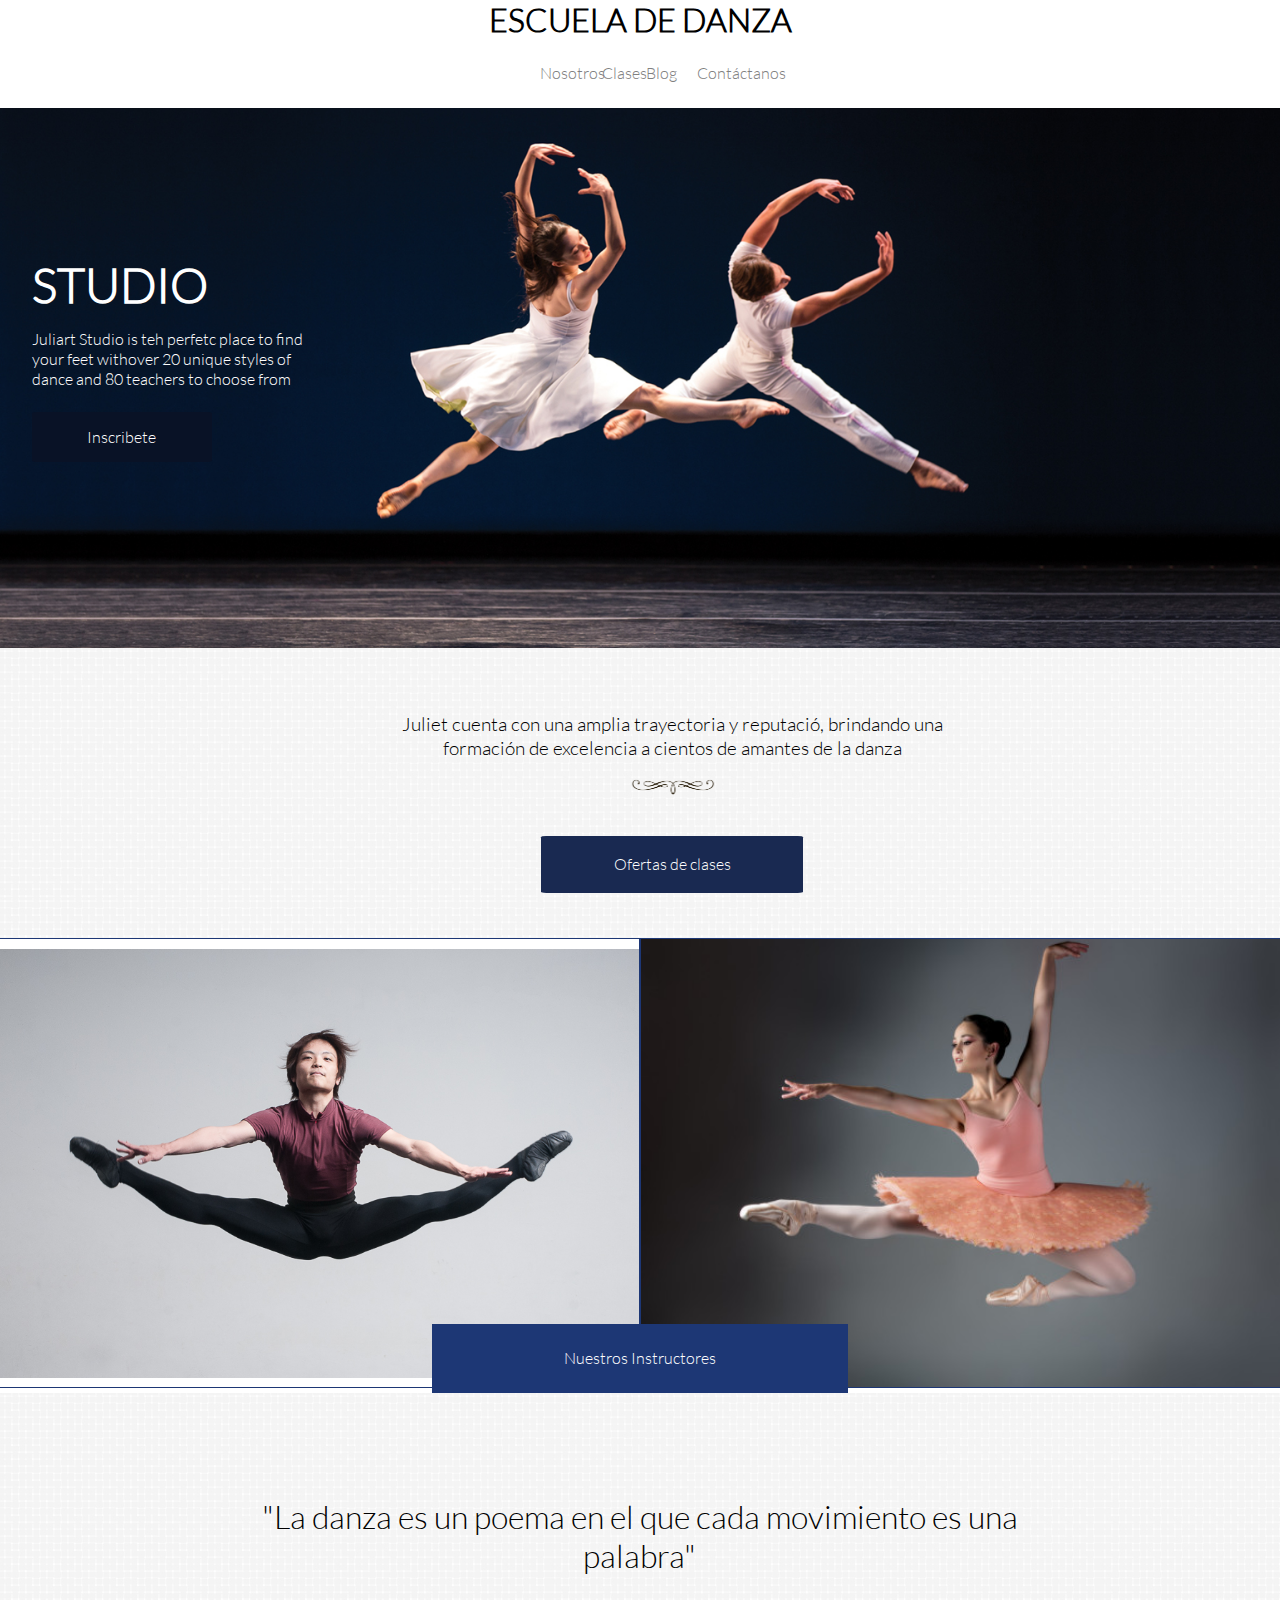
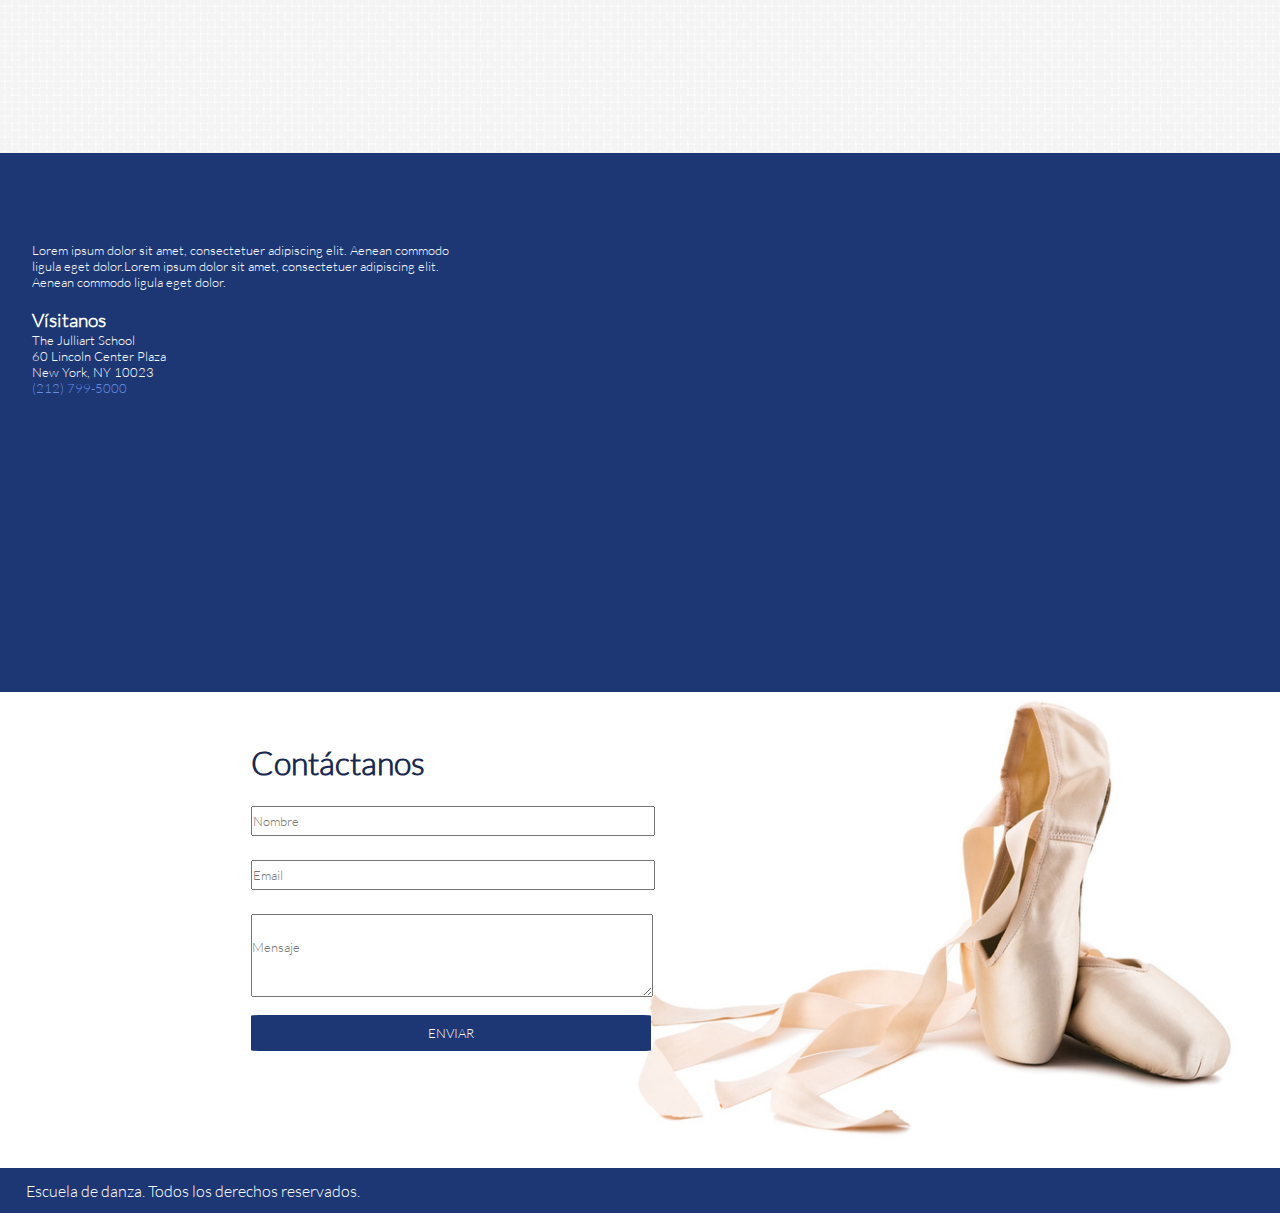
==== index.html @ c59e4b24 "subiendo danza arte" ====
<!DOCTYPE html>
<html>
<head>
	<meta charset="UTF-8">
	<title>Escuela de Danza</title>
	<link rel='stylesheet' type='text/css' href='http://fonts.googleapis.com/css?family=Montserrat:400,700'>
	<link rel="stylesheet" type="text/css" href="css/flexboxgrid.css">
	<link rel="stylesheet" type="text/css" href="css/utilities.css">
	<link rel="stylesheet" type="text/css" href="css/common.css">
	<link rel="stylesheet" type="text/css" href="css/main.css">
</head>
<body>
	<header>											<!-- ACÁ COMIENZA EL HEADER-->
		<div class="container">
			<div class="row  center-xs">
				<div class="col-xs-12">
					<h1>ESCUELA DE DANZA</h1>
				</div>	
			</div>
			<div class="row center-xs">
				<div class="col-xs-12">
					<nav>
						<ul>
							<li><a href="#">Nosotros</a></li>
							<li><a href="#">Clases</a></li>
							<li><a href="#">Blog</a></li>
							<li><a href="#">Contáctanos</a></li>
						</ul>
					</nav>
				</div>	
			</div>
		</div>
	</header>
	<section class="banner">                             <!-- ACÁ COMIENZA LA SECCION BANNER-->
		<div class="container">
			<div class="row">
				<div class="col-xs-3 llamado ">
					<h1>STUDIO</h1>
					<p>Juliart Studio is teh perfetc place to find your feet withover 20 unique styles of dance and 80 teachers to choose from</p>
					<a href="#" class="inscribete">Inscribete</a>
				</div>
			</div>
		</div>
	</section>
	<section class="juliart">                          <!-- ACÁ COMIENZA LA SECCION JULIART-->
		<div class="container">
			<div class="row center-xs">
				<div class="col-xs-6">
					<p>Juliet cuenta con una amplia trayectoria y reputació, brindando una formación de excelencia a cientos de amantes de la danza</p>
				</div>
			</div>
			<div class="row center-xs">
				<div class="col-xs-9">
					<img src="img/decoration_1.png">
				</div>
			</div>
			<div class="row center-xs">
				<div class="col-xs-9">
					<a href="#">Ofertas de clases</a>
				</div>
			</div>
		</div>	
	</section>
	<section class="instructores">							<!-- ACÁ COMIENZA LA SECCION INSTRUCTORES-->
			<div class="row between-xs">
				<div class="col-xs-6 profe1"></div>
				<div class="col-xs-6 profe2"></div>
			</div>
			<div class="row center-xs">
				<div class="col-xs-4 docentes">
					<p>Nuestros Instructores</p>
				</div>
			</div>
	</section>
	<section class="danza">
		<div class="container">
			<div class="row center-xs">
				<div class="col-xs-8">
					<p>"La danza es un poema en el que cada movimiento es una palabra"</p>
				</div>
			</div>
		</div>
	</section>
	<section class="ubicacion">						<!-- ACÁ COMIENZA LA SECCION UBICACIÓN-->
		<div class="container">
			<div class="row">
				 <div class="col-xs-6">
				    <div class="row direccion">
						<div class="col-xs-9">
							<p>Lorem ipsum dolor sit amet, consectetuer adipiscing elit. Aenean commodo ligula eget dolor.Lorem ipsum dolor sit amet, consectetuer adipiscing elit. Aenean commodo ligula eget dolor.</p>
						</div>
					</div>
					<div class="row visitanos">
						<div class="col-xs-3">
							<h3>Vísitanos</h3>
							<p>The Julliart School</p>
							<p>60 Lincoln Center Plaza</p>
							<p>New York, NY 10023</p>
							<p class="fono">(212) 799-5000</p>
						</div>
					</div>
				  </div>
				
				  <div class="col-xs-4">
						<div class="mapa">
							<iframe src="https://www.google.com/maps/embed?pb=!1m18!1m12!1m3!1d3330.161060789332!2d-70.64389858471264!3d-33.419045080782865!2m3!1f0!2f0!3f0!3m2!1i1024!2i768!4f13.1!3m3!1m2!1s0x9662c5ebb0c7357f%3A0x20feb28c0d7e35ee!2sPuma+1180%2C+Recoleta%2C+Regi%C3%B3n+Metropolitana!5e0!3m2!1ses!2scl!4v1473465689415" width="500" height="300" frameborder="0" style="border:0" allowfullscreen></iframe>
						</div>
				  </div>
			</div>
		</div>
	</section>	
	<section class="contacto">									<!-- ACÁ COMIENZA LA SECCION CONTACTO-->
		<div class="container">
			<div class="row contactenos col-xs-offset-2">
				<div class="col-xs-6 form">
					<h1>Contáctanos</h1>
					<form class="campos">
						<p><input name="name" type="text"  placeholder="Nombre" id="nombre"/></p>
						
						<p><input name="email" type="text"  placeholder="Email"/></p>
						
						<p><textarea name="text" placeholder="Mensaje"></textarea></p>
						
						<input type="submit" value="ENVIAR" id="btn-enviar"/>
						</div>
					</form>
				</div>
			</div>
		</div>
	</section>
	<footer>        												<!-- ACÁ COMIENZA EL FOOTER-->
		<div class="row start-xs">
			<div class="col-xs-12">
			<p>Escuela de danza. Todos los derechos reservados.</p>
				
			</div>
		</div>
	</footer>

</body>
</html>
---- css/flexboxgrid.css ----
.container-fluid,
.container {
  margin-right: auto;
  margin-left: auto;
}

.container-fluid {
  padding-right: 2rem;
  padding-left: 2rem;
}

.row {
  box-sizing: border-box;
  display: -webkit-box;
  display: -ms-flexbox;
  display: flex;
  -webkit-box-flex: 0;
  -ms-flex: 0 1 auto;
  flex: 0 1 auto;
  -webkit-box-orient: horizontal;
  -webkit-box-direction: normal;
  -ms-flex-direction: row;
  flex-direction: row;
  -ms-flex-wrap: wrap;
  flex-wrap: wrap;
  margin-right: -0.5rem;
  margin-left: -0.5rem;
}

.row.reverse {
  -webkit-box-orient: horizontal;
  -webkit-box-direction: reverse;
  -ms-flex-direction: row-reverse;
  flex-direction: row-reverse;
}

.col.reverse {
  -webkit-box-orient: vertical;
  -webkit-box-direction: reverse;
  -ms-flex-direction: column-reverse;
  flex-direction: column-reverse;
}

.col-xs,
.col-xs-1,
.col-xs-2,
.col-xs-3,
.col-xs-4,
.col-xs-5,
.col-xs-6,
.col-xs-7,
.col-xs-8,
.col-xs-9,
.col-xs-10,
.col-xs-11,
.col-xs-12,
.col-xs-offset-0,
.col-xs-offset-1,
.col-xs-offset-2,
.col-xs-offset-3,
.col-xs-offset-4,
.col-xs-offset-5,
.col-xs-offset-6,
.col-xs-offset-7,
.col-xs-offset-8,
.col-xs-offset-9,
.col-xs-offset-10,
.col-xs-offset-11,
.col-xs-offset-12 {
  box-sizing: border-box;
  -webkit-box-flex: 0;
  -ms-flex: 0 0 auto;
  flex: 0 0 auto;
  padding-right: 0.5rem;
  padding-left: 0.5rem;
}

.col-xs {
  -webkit-box-flex: 1;
  -ms-flex-positive: 1;
  flex-grow: 1;
  -ms-flex-preferred-size: 0;
  flex-basis: 0;
  max-width: 100%;
}

.col-xs-1 {
  -ms-flex-preferred-size: 8.33333333%;
  flex-basis: 8.33333333%;
  max-width: 8.33333333%;
}

.col-xs-2 {
  -ms-flex-preferred-size: 16.66666667%;
  flex-basis: 16.66666667%;
  max-width: 16.66666667%;
}

.col-xs-3 {
  -ms-flex-preferred-size: 25%;
  flex-basis: 25%;
  max-width: 25%;
}

.col-xs-4 {
  -ms-flex-preferred-size: 33.33333333%;
  flex-basis: 33.33333333%;
  max-width: 33.33333333%;
}

.col-xs-5 {
  -ms-flex-preferred-size: 41.66666667%;
  flex-basis: 41.66666667%;
  max-width: 41.66666667%;
}

.col-xs-6 {
  -ms-flex-preferred-size: 50%;
  flex-basis: 50%;
  max-width: 50%;
}

.col-xs-7 {
  -ms-flex-preferred-size: 58.33333333%;
  flex-basis: 58.33333333%;
  max-width: 58.33333333%;
}

.col-xs-8 {
  -ms-flex-preferred-size: 66.66666667%;
  flex-basis: 66.66666667%;
  max-width: 66.66666667%;
}

.col-xs-9 {
  -ms-flex-preferred-size: 75%;
  flex-basis: 75%;
  max-width: 75%;
}

.col-xs-10 {
  -ms-flex-preferred-size: 83.33333333%;
  flex-basis: 83.33333333%;
  max-width: 83.33333333%;
}

.col-xs-11 {
  -ms-flex-preferred-size: 91.66666667%;
  flex-basis: 91.66666667%;
  max-width: 91.66666667%;
}

.col-xs-12 {
  -ms-flex-preferred-size: 100%;
  flex-basis: 100%;
  max-width: 100%;
}

.col-xs-offset-0 {
  margin-left: 0;
}

.col-xs-offset-1 {
  margin-left: 8.33333333%;
}

.col-xs-offset-2 {
  margin-left: 16.66666667%;
}

.col-xs-offset-3 {
  margin-left: 25%;
}

.col-xs-offset-4 {
  margin-left: 33.33333333%;
}

.col-xs-offset-5 {
  margin-left: 41.66666667%;
}

.col-xs-offset-6 {
  margin-left: 50%;
}

.col-xs-offset-7 {
  margin-left: 58.33333333%;
}

.col-xs-offset-8 {
  margin-left: 66.66666667%;
}

.col-xs-offset-9 {
  margin-left: 75%;
}

.col-xs-offset-10 {
  margin-left: 83.33333333%;
}

.col-xs-offset-11 {
  margin-left: 91.66666667%;
}

.start-xs {
  -webkit-box-pack: start;
  -ms-flex-pack: start;
  justify-content: flex-start;
  text-align: start;
}

.center-xs {
  -webkit-box-pack: center;
  -ms-flex-pack: center;
  justify-content: center;
  text-align: center;
}

.end-xs {
  -webkit-box-pack: end;
  -ms-flex-pack: end;
  justify-content: flex-end;
  text-align: end;
}

.top-xs {
  -webkit-box-align: start;
  -ms-flex-align: start;
  align-items: flex-start;
}

.middle-xs {
  -webkit-box-align: center;
  -ms-flex-align: center;
  align-items: center;
}

.bottom-xs {
  -webkit-box-align: end;
  -ms-flex-align: end;
  align-items: flex-end;
}

.around-xs {
  -ms-flex-pack: distribute;
  justify-content: space-around;
}

.between-xs {
  -webkit-box-pack: justify;
  -ms-flex-pack: justify;
  justify-content: space-between;
}

.first-xs {
  -webkit-box-ordinal-group: 0;
  -ms-flex-order: -1;
  order: -1;
}

.last-xs {
  -webkit-box-ordinal-group: 2;
  -ms-flex-order: 1;
  order: 1;
}

@media only screen and (min-width: 48em) {
  .container {
    width: 49rem;
  }

  .col-sm,
  .col-sm-1,
  .col-sm-2,
  .col-sm-3,
  .col-sm-4,
  .col-sm-5,
  .col-sm-6,
  .col-sm-7,
  .col-sm-8,
  .col-sm-9,
  .col-sm-10,
  .col-sm-11,
  .col-sm-12,
  .col-sm-offset-0,
  .col-sm-offset-1,
  .col-sm-offset-2,
  .col-sm-offset-3,
  .col-sm-offset-4,
  .col-sm-offset-5,
  .col-sm-offset-6,
  .col-sm-offset-7,
  .col-sm-offset-8,
  .col-sm-offset-9,
  .col-sm-offset-10,
  .col-sm-offset-11,
  .col-sm-offset-12 {
    box-sizing: border-box;
    -webkit-box-flex: 0;
    -ms-flex: 0 0 auto;
    flex: 0 0 auto;
    padding-right: 0.5rem;
    padding-left: 0.5rem;
  }

  .col-sm {
    -webkit-box-flex: 1;
    -ms-flex-positive: 1;
    flex-grow: 1;
    -ms-flex-preferred-size: 0;
    flex-basis: 0;
    max-width: 100%;
  }

  .col-sm-1 {
    -ms-flex-preferred-size: 8.33333333%;
    flex-basis: 8.33333333%;
    max-width: 8.33333333%;
  }

  .col-sm-2 {
    -ms-flex-preferred-size: 16.66666667%;
    flex-basis: 16.66666667%;
    max-width: 16.66666667%;
  }

  .col-sm-3 {
    -ms-flex-preferred-size: 25%;
    flex-basis: 25%;
    max-width: 25%;
  }

  .col-sm-4 {
    -ms-flex-preferred-size: 33.33333333%;
    flex-basis: 33.33333333%;
    max-width: 33.33333333%;
  }

  .col-sm-5 {
    -ms-flex-preferred-size: 41.66666667%;
    flex-basis: 41.66666667%;
    max-width: 41.66666667%;
  }

  .col-sm-6 {
    -ms-flex-preferred-size: 50%;
    flex-basis: 50%;
    max-width: 50%;
  }

  .col-sm-7 {
    -ms-flex-preferred-size: 58.33333333%;
    flex-basis: 58.33333333%;
    max-width: 58.33333333%;
  }

  .col-sm-8 {
    -ms-flex-preferred-size: 66.66666667%;
    flex-basis: 66.66666667%;
    max-width: 66.66666667%;
  }

  .col-sm-9 {
    -ms-flex-preferred-size: 75%;
    flex-basis: 75%;
    max-width: 75%;
  }

  .col-sm-10 {
    -ms-flex-preferred-size: 83.33333333%;
    flex-basis: 83.33333333%;
    max-width: 83.33333333%;
  }

  .col-sm-11 {
    -ms-flex-preferred-size: 91.66666667%;
    flex-basis: 91.66666667%;
    max-width: 91.66666667%;
  }

  .col-sm-12 {
    -ms-flex-preferred-size: 100%;
    flex-basis: 100%;
    max-width: 100%;
  }

  .col-sm-offset-0 {
    margin-left: 0;
  }

  .col-sm-offset-1 {
    margin-left: 8.33333333%;
  }

  .col-sm-offset-2 {
    margin-left: 16.66666667%;
  }

  .col-sm-offset-3 {
    margin-left: 25%;
  }

  .col-sm-offset-4 {
    margin-left: 33.33333333%;
  }

  .col-sm-offset-5 {
    margin-left: 41.66666667%;
  }

  .col-sm-offset-6 {
    margin-left: 50%;
  }

  .col-sm-offset-7 {
    margin-left: 58.33333333%;
  }

  .col-sm-offset-8 {
    margin-left: 66.66666667%;
  }

  .col-sm-offset-9 {
    margin-left: 75%;
  }

  .col-sm-offset-10 {
    margin-left: 83.33333333%;
  }

  .col-sm-offset-11 {
    margin-left: 91.66666667%;
  }

  .start-sm {
    -webkit-box-pack: start;
    -ms-flex-pack: start;
    justify-content: flex-start;
    text-align: start;
  }

  .center-sm {
    -webkit-box-pack: center;
    -ms-flex-pack: center;
    justify-content: center;
    text-align: center;
  }

  .end-sm {
    -webkit-box-pack: end;
    -ms-flex-pack: end;
    justify-content: flex-end;
    text-align: end;
  }

  .top-sm {
    -webkit-box-align: start;
    -ms-flex-align: start;
    align-items: flex-start;
  }

  .middle-sm {
    -webkit-box-align: center;
    -ms-flex-align: center;
    align-items: center;
  }

  .bottom-sm {
    -webkit-box-align: end;
    -ms-flex-align: end;
    align-items: flex-end;
  }

  .around-sm {
    -ms-flex-pack: distribute;
    justify-content: space-around;
  }

  .between-sm {
    -webkit-box-pack: justify;
    -ms-flex-pack: justify;
    justify-content: space-between;
  }

  .first-sm {
    -webkit-box-ordinal-group: 0;
    -ms-flex-order: -1;
    order: -1;
  }

  .last-sm {
    -webkit-box-ordinal-group: 2;
    -ms-flex-order: 1;
    order: 1;
  }
}

@media only screen and (min-width: 64em) {
  .container {
    width: 65rem;
  }

  .col-md,
  .col-md-1,
  .col-md-2,
  .col-md-3,
  .col-md-4,
  .col-md-5,
  .col-md-6,
  .col-md-7,
  .col-md-8,
  .col-md-9,
  .col-md-10,
  .col-md-11,
  .col-md-12,
  .col-md-offset-0,
  .col-md-offset-1,
  .col-md-offset-2,
  .col-md-offset-3,
  .col-md-offset-4,
  .col-md-offset-5,
  .col-md-offset-6,
  .col-md-offset-7,
  .col-md-offset-8,
  .col-md-offset-9,
  .col-md-offset-10,
  .col-md-offset-11,
  .col-md-offset-12 {
    box-sizing: border-box;
    -webkit-box-flex: 0;
    -ms-flex: 0 0 auto;
    flex: 0 0 auto;
    padding-right: 0.5rem;
    padding-left: 0.5rem;
  }

  .col-md {
    -webkit-box-flex: 1;
    -ms-flex-positive: 1;
    flex-grow: 1;
    -ms-flex-preferred-size: 0;
    flex-basis: 0;
    max-width: 100%;
  }

  .col-md-1 {
    -ms-flex-preferred-size: 8.33333333%;
    flex-basis: 8.33333333%;
    max-width: 8.33333333%;
  }

  .col-md-2 {
    -ms-flex-preferred-size: 16.66666667%;
    flex-basis: 16.66666667%;
    max-width: 16.66666667%;
  }

  .col-md-3 {
    -ms-flex-preferred-size: 25%;
    flex-basis: 25%;
    max-width: 25%;
  }

  .col-md-4 {
    -ms-flex-preferred-size: 33.33333333%;
    flex-basis: 33.33333333%;
    max-width: 33.33333333%;
  }

  .col-md-5 {
    -ms-flex-preferred-size: 41.66666667%;
    flex-basis: 41.66666667%;
    max-width: 41.66666667%;
  }

  .col-md-6 {
    -ms-flex-preferred-size: 50%;
    flex-basis: 50%;
    max-width: 50%;
  }

  .col-md-7 {
    -ms-flex-preferred-size: 58.33333333%;
    flex-basis: 58.33333333%;
    max-width: 58.33333333%;
  }

  .col-md-8 {
    -ms-flex-preferred-size: 66.66666667%;
    flex-basis: 66.66666667%;
    max-width: 66.66666667%;
  }

  .col-md-9 {
    -ms-flex-preferred-size: 75%;
    flex-basis: 75%;
    max-width: 75%;
  }

  .col-md-10 {
    -ms-flex-preferred-size: 83.33333333%;
    flex-basis: 83.33333333%;
    max-width: 83.33333333%;
  }

  .col-md-11 {
    -ms-flex-preferred-size: 91.66666667%;
    flex-basis: 91.66666667%;
    max-width: 91.66666667%;
  }

  .col-md-12 {
    -ms-flex-preferred-size: 100%;
    flex-basis: 100%;
    max-width: 100%;
  }

  .col-md-offset-0 {
    margin-left: 0;
  }

  .col-md-offset-1 {
    margin-left: 8.33333333%;
  }

  .col-md-offset-2 {
    margin-left: 16.66666667%;
  }

  .col-md-offset-3 {
    margin-left: 25%;
  }

  .col-md-offset-4 {
    margin-left: 33.33333333%;
  }

  .col-md-offset-5 {
    margin-left: 41.66666667%;
  }

  .col-md-offset-6 {
    margin-left: 50%;
  }

  .col-md-offset-7 {
    margin-left: 58.33333333%;
  }

  .col-md-offset-8 {
    margin-left: 66.66666667%;
  }

  .col-md-offset-9 {
    margin-left: 75%;
  }

  .col-md-offset-10 {
    margin-left: 83.33333333%;
  }

  .col-md-offset-11 {
    margin-left: 91.66666667%;
  }

  .start-md {
    -webkit-box-pack: start;
    -ms-flex-pack: start;
    justify-content: flex-start;
    text-align: start;
  }

  .center-md {
    -webkit-box-pack: center;
    -ms-flex-pack: center;
    justify-content: center;
    text-align: center;
  }

  .end-md {
    -webkit-box-pack: end;
    -ms-flex-pack: end;
    justify-content: flex-end;
    text-align: end;
  }

  .top-md {
    -webkit-box-align: start;
    -ms-flex-align: start;
    align-items: flex-start;
  }

  .middle-md {
    -webkit-box-align: center;
    -ms-flex-align: center;
    align-items: center;
  }

  .bottom-md {
    -webkit-box-align: end;
    -ms-flex-align: end;
    align-items: flex-end;
  }

  .around-md {
    -ms-flex-pack: distribute;
    justify-content: space-around;
  }

  .between-md {
    -webkit-box-pack: justify;
    -ms-flex-pack: justify;
    justify-content: space-between;
  }

  .first-md {
    -webkit-box-ordinal-group: 0;
    -ms-flex-order: -1;
    order: -1;
  }

  .last-md {
    -webkit-box-ordinal-group: 2;
    -ms-flex-order: 1;
    order: 1;
  }
}

@media only screen and (min-width: 75em) {
  .container {
    width: 76rem;
  }

  .col-lg,
  .col-lg-1,
  .col-lg-2,
  .col-lg-3,
  .col-lg-4,
  .col-lg-5,
  .col-lg-6,
  .col-lg-7,
  .col-lg-8,
  .col-lg-9,
  .col-lg-10,
  .col-lg-11,
  .col-lg-12,
  .col-lg-offset-0,
  .col-lg-offset-1,
  .col-lg-offset-2,
  .col-lg-offset-3,
  .col-lg-offset-4,
  .col-lg-offset-5,
  .col-lg-offset-6,
  .col-lg-offset-7,
  .col-lg-offset-8,
  .col-lg-offset-9,
  .col-lg-offset-10,
  .col-lg-offset-11,
  .col-lg-offset-12 {
    box-sizing: border-box;
    -webkit-box-flex: 0;
    -ms-flex: 0 0 auto;
    flex: 0 0 auto;
    padding-right: 0.5rem;
    padding-left: 0.5rem;
  }

  .col-lg {
    -webkit-box-flex: 1;
    -ms-flex-positive: 1;
    flex-grow: 1;
    -ms-flex-preferred-size: 0;
    flex-basis: 0;
    max-width: 100%;
  }

  .col-lg-1 {
    -ms-flex-preferred-size: 8.33333333%;
    flex-basis: 8.33333333%;
    max-width: 8.33333333%;
  }

  .col-lg-2 {
    -ms-flex-preferred-size: 16.66666667%;
    flex-basis: 16.66666667%;
    max-width: 16.66666667%;
  }

  .col-lg-3 {
    -ms-flex-preferred-size: 25%;
    flex-basis: 25%;
    max-width: 25%;
  }

  .col-lg-4 {
    -ms-flex-preferred-size: 33.33333333%;
    flex-basis: 33.33333333%;
    max-width: 33.33333333%;
  }

  .col-lg-5 {
    -ms-flex-preferred-size: 41.66666667%;
    flex-basis: 41.66666667%;
    max-width: 41.66666667%;
  }

  .col-lg-6 {
    -ms-flex-preferred-size: 50%;
    flex-basis: 50%;
    max-width: 50%;
  }

  .col-lg-7 {
    -ms-flex-preferred-size: 58.33333333%;
    flex-basis: 58.33333333%;
    max-width: 58.33333333%;
  }

  .col-lg-8 {
    -ms-flex-preferred-size: 66.66666667%;
    flex-basis: 66.66666667%;
    max-width: 66.66666667%;
  }

  .col-lg-9 {
    -ms-flex-preferred-size: 75%;
    flex-basis: 75%;
    max-width: 75%;
  }

  .col-lg-10 {
    -ms-flex-preferred-size: 83.33333333%;
    flex-basis: 83.33333333%;
    max-width: 83.33333333%;
  }

  .col-lg-11 {
    -ms-flex-preferred-size: 91.66666667%;
    flex-basis: 91.66666667%;
    max-width: 91.66666667%;
  }

  .col-lg-12 {
    -ms-flex-preferred-size: 100%;
    flex-basis: 100%;
    max-width: 100%;
  }

  .col-lg-offset-0 {
    margin-left: 0;
  }

  .col-lg-offset-1 {
    margin-left: 8.33333333%;
  }

  .col-lg-offset-2 {
    margin-left: 16.66666667%;
  }

  .col-lg-offset-3 {
    margin-left: 25%;
  }

  .col-lg-offset-4 {
    margin-left: 33.33333333%;
  }

  .col-lg-offset-5 {
    margin-left: 41.66666667%;
  }

  .col-lg-offset-6 {
    margin-left: 50%;
  }

  .col-lg-offset-7 {
    margin-left: 58.33333333%;
  }

  .col-lg-offset-8 {
    margin-left: 66.66666667%;
  }

  .col-lg-offset-9 {
    margin-left: 75%;
  }

  .col-lg-offset-10 {
    margin-left: 83.33333333%;
  }

  .col-lg-offset-11 {
    margin-left: 91.66666667%;
  }

  .start-lg {
    -webkit-box-pack: start;
    -ms-flex-pack: start;
    justify-content: flex-start;
    text-align: start;
  }

  .center-lg {
    -webkit-box-pack: center;
    -ms-flex-pack: center;
    justify-content: center;
    text-align: center;
  }

  .end-lg {
    -webkit-box-pack: end;
    -ms-flex-pack: end;
    justify-content: flex-end;
    text-align: end;
  }

  .top-lg {
    -webkit-box-align: start;
    -ms-flex-align: start;
    align-items: flex-start;
  }

  .middle-lg {
    -webkit-box-align: center;
    -ms-flex-align: center;
    align-items: center;
  }

  .bottom-lg {
    -webkit-box-align: end;
    -ms-flex-align: end;
    align-items: flex-end;
  }

  .around-lg {
    -ms-flex-pack: distribute;
    justify-content: space-around;
  }

  .between-lg {
    -webkit-box-pack: justify;
    -ms-flex-pack: justify;
    justify-content: space-between;
  }

  .first-lg {
    -webkit-box-ordinal-group: 0;
    -ms-flex-order: -1;
    order: -1;
  }

  .last-lg {
    -webkit-box-ordinal-group: 2;
    -ms-flex-order: 1;
    order: 1;
  }
}
---- css/utilities.css ----
/*Global*/
*{
	font-family: "Latolight";
}

@font-face{
	font-family: LatoHeavy;
	src: url(../fonts/LatoHeavy.ttf);
}
@font-face{
	font-family:Latolight ;
	src: url(../fonts/Latolight.ttf);
}
@font-face{
	font-family: DolceVita;
	src: url(../fonts/DolceVita.ttf);
}
@font-face{
	font-family: Neoteric-Bold;
	src: url(../fonts/Neoteric-Bold.ttf);
}

/* Shortcuts */

.pd-0{
	padding: 0;
}
.pt-5{
	padding-top: 5%;
}
.pb-5{
	padding-bottom: 5%;
}
.mg-0{
	margin: 0;
}
.w-100{
	width: 100%;
}
.lh{
	line-height: 1.5;
}
.text-center{
	text-align: center;
}
.text-left{
	text-align: left;
}
.text-white{
	color: white;
}
.text-gray{
	color: rgb(83, 88, 95);
}
.text-blue{
 color: #192951;
}
.a-none-decoration{
	text-decoration: none;
}
.bg-gray{
	background-color: rgb(244, 244, 244);
}
.bg-img-block{
	background-size: cover;
	background-repeat: no-repeat;
	background-position: center;
}
---- css/common.css ----
*{
margin: 0;
padding: 0;
}

.container{
	background-color: ;
}


nav{
	margin: 2%;
}

header li{
	list-style: none;
	display: inline-block;
}

header a{
text-decoration: none;
color: gray;
margin: 30%;
}
---- css/main.css ----
*{
	margin: 0;
	padding: 0;
}

                                  /** ACÁ LOS ESTILOS DEL HEADER MENU **/
nav{
	margin: 2%;
}

header li{
	list-style: none;
	display: inline-block;
}

header a{
	text-decoration: none;
	color: gray;
	margin: 30%;
}
														/** ACÁ LOS ESTILOS DE LA SECCCION BANNER **/
.banner{
	background-image: url(../img/dance_1.jpg);
	background-repeat: no-repeat;
	background-size: cover;
	background-position: center;
	height: 60vh;
}

.llamado {
	margin-top: 12%;
	color: #fff;
}

.llamado h1 {
	font-size: 3em;
	padding: 
}
.llamado a {
	text-decoration: none;
    color: #fff;
    padding: 5% 19%;
    background-color: #091226;
    border-radius: 3%;
}

.banner p{
	padding:5% 0 13% 0;
}
																/** ACÁ LOS ESTILOS DE LA SECCCION JULIART **/
.juliart {
	background-image: url(../img/textura_2.jpg);
	background-repeat: repeat;
	padding: 5%;
}

.juliart p{
	font-size: 1.2em;
}

.juliart img {
	margin: -2% 0 2% 0;
    width: 10%;
}

.juliart a{
	padding: 2% 8%;
    background-color: #192951;
    color: #fff;
    border-radius: 2%;
    text-decoration: none;
}
													/** ACÁ LOS ESTILOS DE LA SECCCION INSTRUCTORES **/
.instructores {
	position: relative;
}

.profe1 {
	background-image: url(../img/instructor_4.jpg);
	background-repeat: no-repeat;
	background-size: 100%;
	background-position: center;
	height: 50vh;
	border: 1px solid #1d3775;
}

 .profe2 {
	background-image: url(../img/profesor_9.jpg);
	background-repeat: no-repeat;
	background-size: 100%;
	background-position: center;
	height: 50vh;
	border: 1px solid #1d3775;
}

.docentes {
	margin-top: -5% ;
}

.docentes p{
	background-color: #1d3775;
	color: #fff;
	padding: 5.9%;
}
													/** ACÁ LOS ESTILOS DE LA SECCCION DANZA **/
.danza {
	background-image: url(../img/textura_2.jpg);
	height: 40vh;
}

.danza p{
	font-size: 2em;
	text-align: center;
	padding: 13% 0;
}
														/** ACÁ LOS ESTILOS DE LA SECCCION UBICACION **/
.ubicacion {
	background-color: #1d3775;
	color: #fff;
	padding-top: 7%;
	height: 50vh;
}

.ubicacion p{
	font-size: 0.8em;
}

.direccion p{
	padding-bottom: 4%;
}

.fono {
	color: #688de2;
}

.mapa {
	margin: 2%;
}
														/** ACÁ LOS ESTILOS DE LA SECCCION CONTACTO **/
.contactenos{
	background:url(../img/shoes_1.jpg);
	background-size:contain;
	background-repeat:no-repeat;
	background-position:right; 
	height: 50vh;
}
.form{
	margin: 5% 0;
	width: 100%;
	
}
.form h1{
	font-size: 2em;
	color: #192951;
}
textarea, input{
	width: 400px;
	margin-top: 5%;
}

input{
	padding: 1% 0;
}

textarea{
	padding: 5% 0;
}

#btn-enviar {
	background-color: #1d3775;
	padding: 10px 0%;
	margin-top: 3%;
	color: #fff;
	border: none;
	border-radius: 2%;
}
												/** ACÁ LOS ESTILOS DEL FOOTER **/
footer{
	margin-top: 2%;
	background-color: #1d3775;
	color: #fff;
	padding: 1% 2%;
}
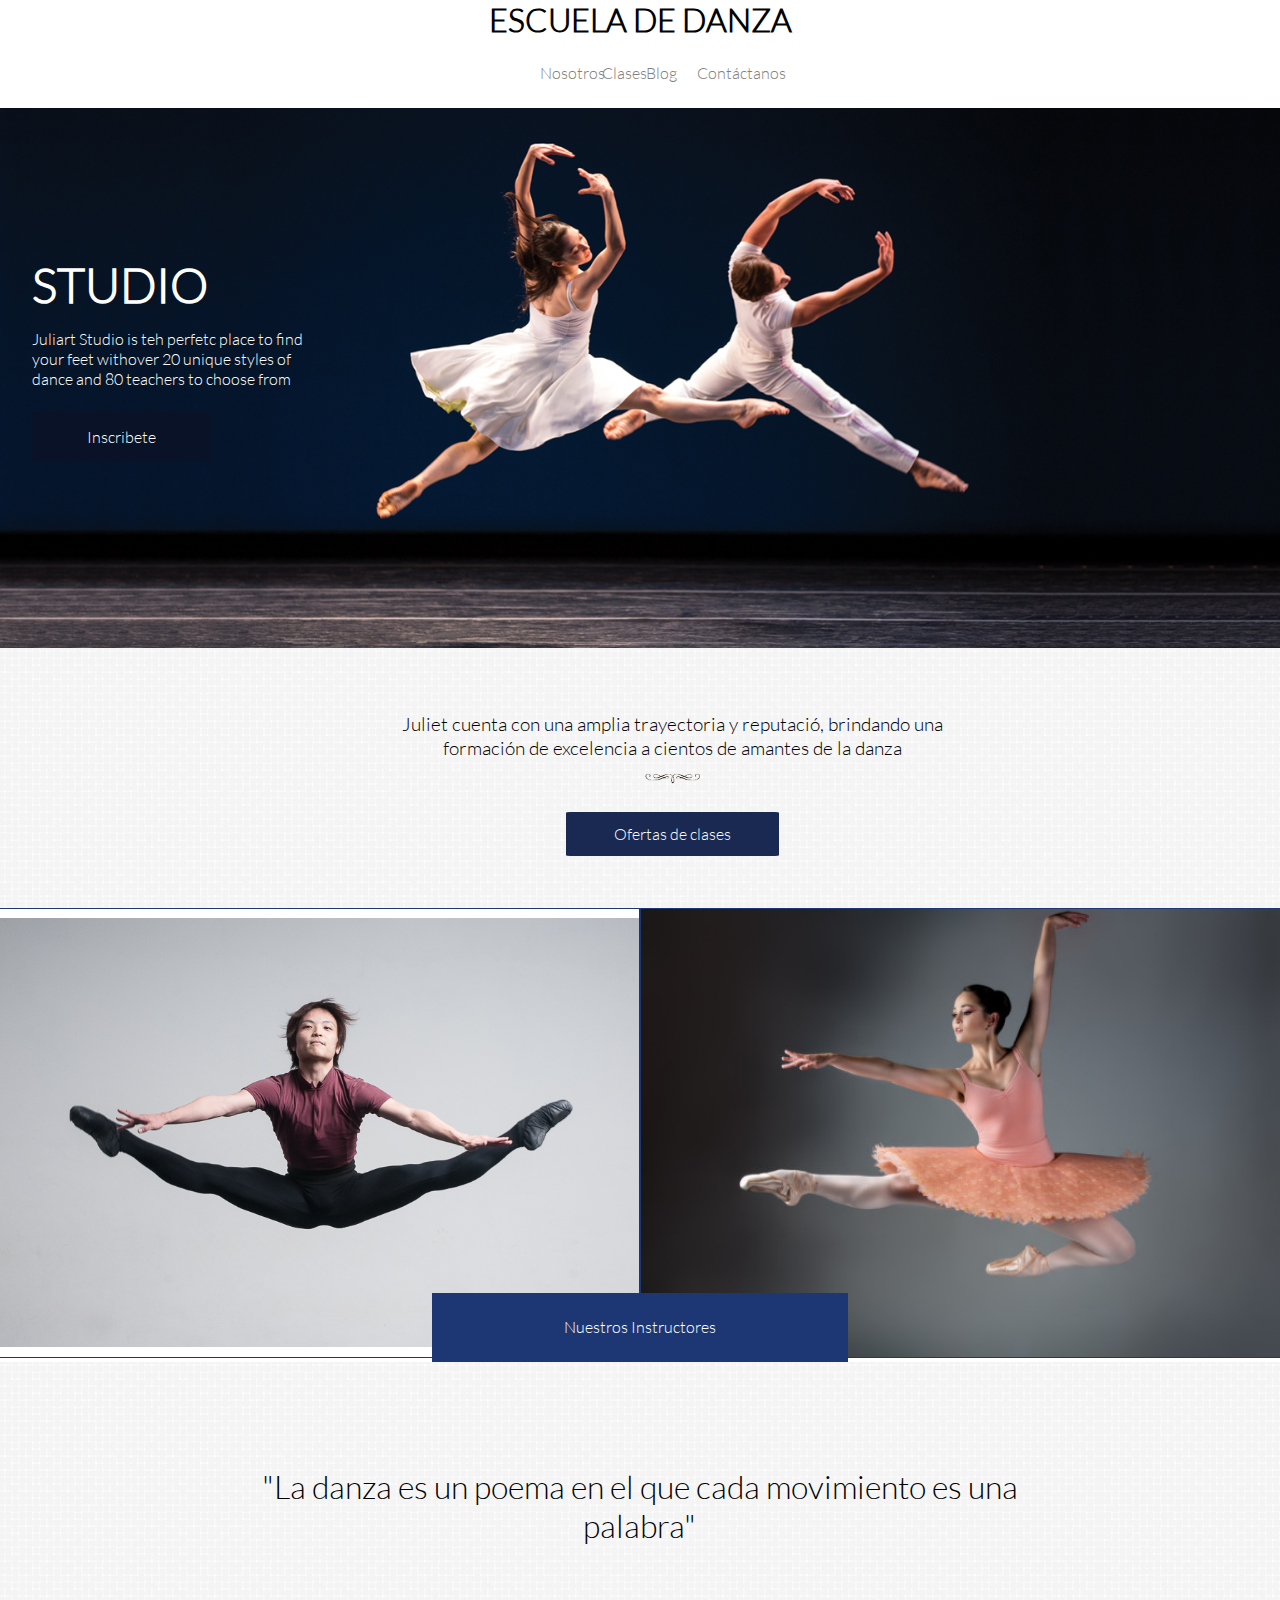
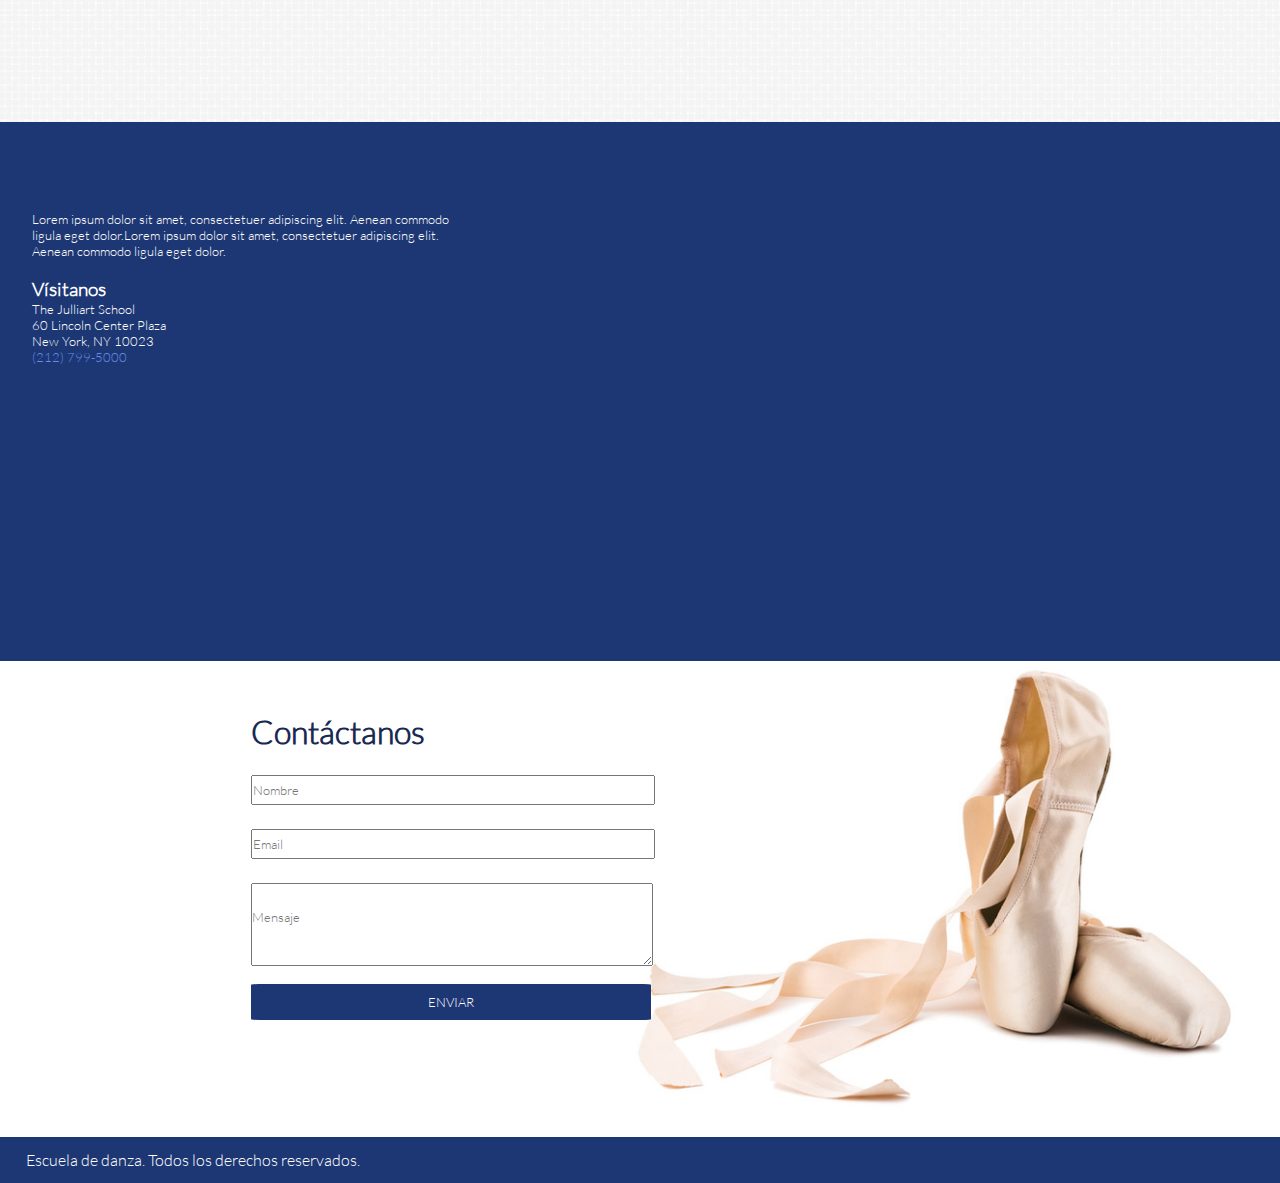
==== commit 9824a494: "terminando detalles" ====
--- a/index.html
+++ b/index.html
@@ -9,8 +9,9 @@
 	<link rel="stylesheet" type="text/css" href="css/common.css">
 	<link rel="stylesheet" type="text/css" href="css/main.css">
 </head>
-<body>
-	<header>											<!-- ACÁ COMIENZA EL HEADER-->
+<body> 
+     <!--       ----------------------------------------------- ACÁ COMIENZA EL HEADER-->
+	<header>											
 		<div class="container">
 			<div class="row  center-xs">
 				<div class="col-xs-12">
@@ -21,9 +22,9 @@
 				<div class="col-xs-12">
 					<nav>
 						<ul>
-							<li><a href="#">Nosotros</a></li>
-							<li><a href="#">Clases</a></li>
-							<li><a href="#">Blog</a></li>
+							<li><a href="nosotros.html">Nosotros</a></li>
+							<li><a href="clases.html">Clases</a></li>
+							<li><a href="blog.html">Blog</a></li>
 							<li><a href="#">Contáctanos</a></li>
 						</ul>
 					</nav>
@@ -31,7 +32,8 @@
 			</div>
 		</div>
 	</header>
-	<section class="banner">                             <!-- ACÁ COMIENZA LA SECCION BANNER-->
+	     <!-- ------------------------------------------------ACÁ COMIENZA LA SECCION BANNER-->
+	<section class="banner">                        
 		<div class="container">
 			<div class="row">
 				<div class="col-xs-3 llamado ">
@@ -42,7 +44,8 @@
 			</div>
 		</div>
 	</section>
-	<section class="juliart">                          <!-- ACÁ COMIENZA LA SECCION JULIART-->
+	 <!-- -----------------------------------------------------ACÁ COMIENZA LA SECCION JULIART-->
+	<section class="juliart">                         
 		<div class="container">
 			<div class="row center-xs">
 				<div class="col-xs-6">
@@ -50,18 +53,19 @@
 				</div>
 			</div>
 			<div class="row center-xs">
-				<div class="col-xs-9">
+				<div class="col-xs-6">
 					<img src="img/decoration_1.png">
 				</div>
 			</div>
 			<div class="row center-xs">
-				<div class="col-xs-9">
+				<div class="col-xs-6">
 					<a href="#">Ofertas de clases</a>
 				</div>
 			</div>
 		</div>	
 	</section>
-	<section class="instructores">							<!-- ACÁ COMIENZA LA SECCION INSTRUCTORES-->
+	 <!-- ---------------------------------------------------------ACÁ COMIENZA LA SECCION JULIART-->
+	<section class="instructores">							 
 			<div class="row between-xs">
 				<div class="col-xs-6 profe1"></div>
 				<div class="col-xs-6 profe2"></div>
@@ -81,7 +85,8 @@
 			</div>
 		</div>
 	</section>
-	<section class="ubicacion">						<!-- ACÁ COMIENZA LA SECCION UBICACIÓN-->
+	<!-- ---------------------------------------------------------ACÁ COMIENZA LA SECCION UBICACIÓN-->
+	<section class="ubicacion">						
 		<div class="container">
 			<div class="row">
 				 <div class="col-xs-6">
@@ -108,8 +113,9 @@
 				  </div>
 			</div>
 		</div>
-	</section>	
-	<section class="contacto">									<!-- ACÁ COMIENZA LA SECCION CONTACTO-->
+	</section>
+		<!-- ---------------------------------------------------ACÁ COMIENZA LA SECCION CONTACTO-->	
+	<section class="contacto">								
 		<div class="container">
 			<div class="row contactenos col-xs-offset-2">
 				<div class="col-xs-6 form">
@@ -128,7 +134,8 @@
 			</div>
 		</div>
 	</section>
-	<footer>        												<!-- ACÁ COMIENZA EL FOOTER-->
+	<!-- -----------------------------------------------ACÁ COMIENZA EL FOOTER-->
+	<footer>        												
 		<div class="row start-xs">
 			<div class="col-xs-12">
 			<p>Escuela de danza. Todos los derechos reservados.</p>
--- a/css/flexboxgrid.css
+++ b/css/flexboxgrid.css
@@ -5,8 +5,8 @@
 }
 
 .container-fluid {
-  padding-right: 2rem;
-  padding-left: 2rem;
+  padding-right: 3rem;
+  padding-left: 3rem;
 }
 
 .row {
--- a/css/common.css
+++ b/css/common.css
@@ -3,10 +3,8 @@
 padding: 0;
 }
 
-.container{
-	background-color: ;
-}
 
+								/** ESTILOS SECCION HEADER - MENU **/
 
 nav{
 	margin: 2%;
@@ -21,4 +19,52 @@
 text-decoration: none;
 color: gray;
 margin: 30%;
-}+}
+
+										/** ESTILOS SECCION CONTACTO **/
+
+.contactenos{
+	background:url(../img/shoes_1.jpg);
+	background-size:contain;
+	background-repeat:no-repeat;
+	background-position:right; 
+	height: 50vh;
+}
+.form{
+	margin: 5% 0;
+	width: 100%;
+	
+}
+.form h1{
+	font-size: 2em;
+	color: #192951;
+}
+textarea, input{
+	width: 400px;
+	margin-top: 5%;
+}
+
+input{
+	padding: 1% 0;
+}
+
+textarea{
+	padding: 5% 0;
+}
+
+#btn-enviar {
+	background-color: #1d3775;
+	padding: 10px 0%;
+	margin-top: 3%;
+	color: #fff;
+	border: none;
+	border-radius: 2%;
+}
+												/** ACÁ LOS ESTILOS DEL FOOTER **/
+footer{
+	margin-top: 2%;
+	background-color: #1d3775;
+	color: #fff;
+	padding: 1% 2%;
+}
+
--- a/css/main.css
+++ b/css/main.css
@@ -1,24 +1,4 @@
-*{
-	margin: 0;
-	padding: 0;
-}
-
-                                  /** ACÁ LOS ESTILOS DEL HEADER MENU **/
-nav{
-	margin: 2%;
-}
-
-header li{
-	list-style: none;
-	display: inline-block;
-}
-
-header a{
-	text-decoration: none;
-	color: gray;
-	margin: 30%;
-}
-														/** ACÁ LOS ESTILOS DE LA SECCCION BANNER **/
+													   /** ACÁ LOS ESTILOS DE LA SECCCION BANNER **/
 .banner{
 	background-image: url(../img/dance_1.jpg);
 	background-repeat: no-repeat;
@@ -47,7 +27,7 @@
 .banner p{
 	padding:5% 0 13% 0;
 }
-																/** ACÁ LOS ESTILOS DE LA SECCCION JULIART **/
+													/** ACÁ LOS ESTILOS DE LA SECCCION JULIART **/
 .juliart {
 	background-image: url(../img/textura_2.jpg);
 	background-repeat: repeat;
@@ -135,50 +115,4 @@
 
 .mapa {
 	margin: 2%;
-}
-														/** ACÁ LOS ESTILOS DE LA SECCCION CONTACTO **/
-.contactenos{
-	background:url(../img/shoes_1.jpg);
-	background-size:contain;
-	background-repeat:no-repeat;
-	background-position:right; 
-	height: 50vh;
-}
-.form{
-	margin: 5% 0;
-	width: 100%;
-	
-}
-.form h1{
-	font-size: 2em;
-	color: #192951;
-}
-textarea, input{
-	width: 400px;
-	margin-top: 5%;
-}
-
-input{
-	padding: 1% 0;
-}
-
-textarea{
-	padding: 5% 0;
-}
-
-#btn-enviar {
-	background-color: #1d3775;
-	padding: 10px 0%;
-	margin-top: 3%;
-	color: #fff;
-	border: none;
-	border-radius: 2%;
-}
-												/** ACÁ LOS ESTILOS DEL FOOTER **/
-footer{
-	margin-top: 2%;
-	background-color: #1d3775;
-	color: #fff;
-	padding: 1% 2%;
-}
-
+}